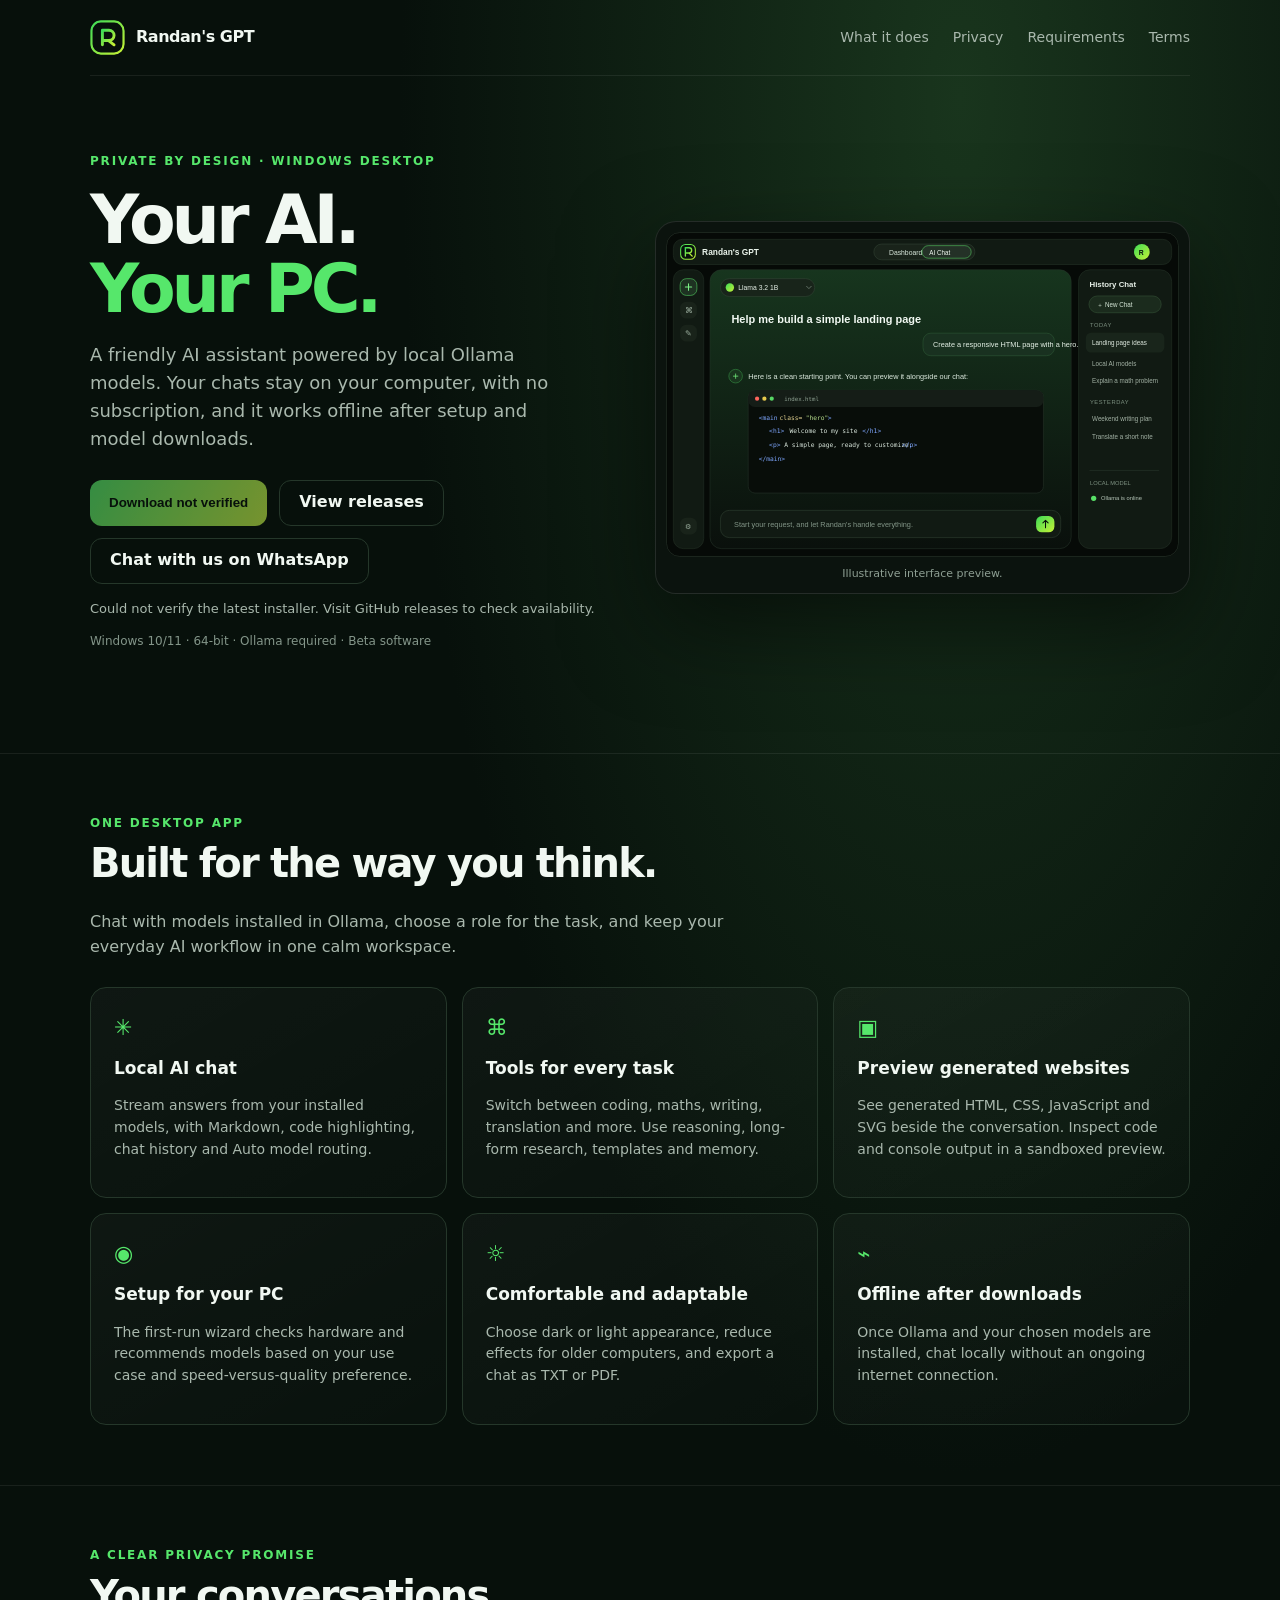
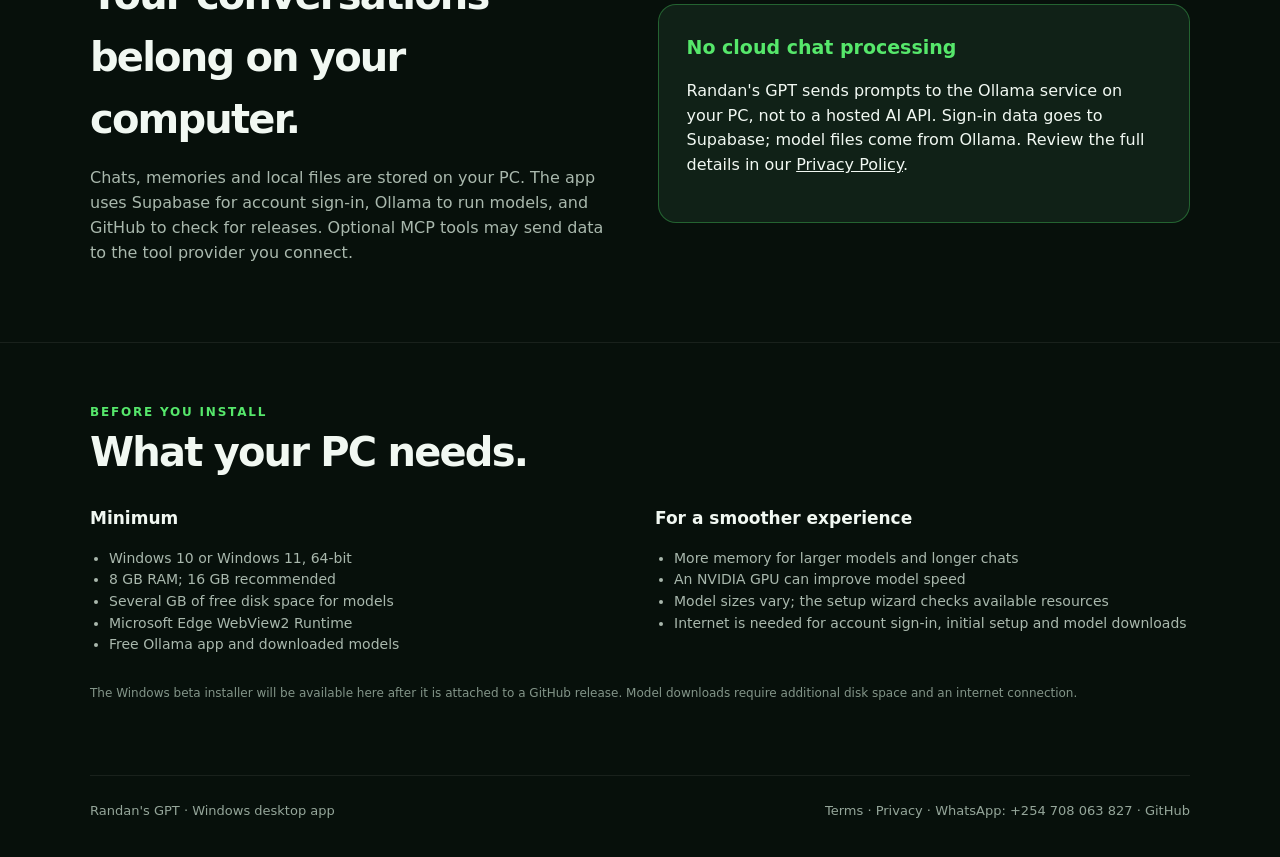
==== docs/index.html @ e3152ab7 "Fix GitHub Pages site source Co-authored-by: Copilot <223556219+Copilot@users.noreply.github.com>" ====
<!doctype html>
<html lang="en">
<head>
  <meta charset="utf-8">
  <meta name="viewport" content="width=device-width, initial-scale=1">
  <meta name="description" content="A private AI assistant for Windows. Run Ollama models locally, keep chats on your PC, and work offline after setup.">
  <meta name="theme-color" content="#07100b">
  <title>Randan's GPT - Your AI, on your PC</title>
  <link rel="icon" href="brand-mark.svg" type="image/svg+xml">
  <style>
    :root { color-scheme: dark; --bg:#07100b; --panel:#101b14; --text:#f1f8f2; --muted:#a9b8ad; --green:#56e76b; --lime:#c8f248; --line:#25372a; font-family:Inter,"Segoe UI",system-ui,sans-serif; }
    * { box-sizing:border-box; }
    body { margin:0; color:var(--text); background:radial-gradient(ellipse at 75% 4%,#19351d 0,transparent 35rem),var(--bg); line-height:1.55; }
    a { color:inherit; }
    .wrap { width:min(1100px,calc(100% - 40px)); margin:auto; }
    header { height:76px; display:flex; align-items:center; justify-content:space-between; border-bottom:1px solid #ffffff12; }
    .brand { display:flex; align-items:center; gap:11px; text-decoration:none; font-weight:750; letter-spacing:-.03em; }
    .brand img { width:35px; height:35px; border-radius:10px; }
    nav { display:flex; gap:24px; color:var(--muted); font-size:14px; }
    nav a { text-decoration:none; } nav a:hover { color:var(--green); }
    .hero { display:grid; grid-template-columns:1fr 1.05fr; gap:55px; align-items:center; padding:76px 0 90px; }
    .eyebrow { color:var(--green); font-size:12px; font-weight:750; letter-spacing:.15em; text-transform:uppercase; }
    h1 { margin:14px 0 18px; font-size:clamp(42px,6vw,68px); line-height:1.02; letter-spacing:-.06em; }
    h1 em { color:var(--green); font-style:normal; }
    .lead { max-width:490px; color:var(--muted); font-size:18px; }
    .buttons { display:flex; flex-wrap:wrap; gap:12px; margin:27px 0 15px; }
    .btn { display:inline-flex; min-height:46px; align-items:center; justify-content:center; padding:0 19px; border:1px solid var(--line); border-radius:12px; text-decoration:none; font-weight:700; }
    .btn.primary { color:#07100b; background:linear-gradient(120deg,var(--green),var(--lime)); border:0; }
    .btn.primary:disabled { cursor:not-allowed; opacity:.58; }
    .btn:not(.primary):hover { border-color:var(--green); }
    .fine { color:#839589; font-size:12px; }
    .download-status { min-height:1.55em; color:#a9b8ad; font-size:13px; }
    .preview { overflow:hidden; padding:10px; border:1px solid #ffffff1b; border-radius:21px; background:#0b130e; box-shadow:0 30px 90px #0008; }
    .preview img { display:block; width:100%; height:auto; border-radius:13px; }
    .caption { padding:8px 4px 1px; color:#8e9f93; font-size:11px; text-align:center; }
    section { padding:60px 0; border-top:1px solid #ffffff12; }
    h2 { margin:0 0 12px; font-size:clamp(29px,4vw,40px); letter-spacing:-.045em; }
    .section-lead { max-width:680px; color:var(--muted); }
    .grid { display:grid; grid-template-columns:repeat(3,1fr); gap:15px; margin-top:27px; }
    .card { padding:23px; border:1px solid var(--line); border-radius:16px; background:linear-gradient(150deg,#ffffff08,#ffffff02); }
    .card .icon { color:var(--green); font-size:22px; }
    h3 { margin:10px 0 7px; font-size:17px; }
    .card p, li { color:var(--muted); font-size:14px; }
    .privacy { display:grid; grid-template-columns:1fr 1fr; gap:35px; align-items:center; }
    .promise { padding:28px; border:1px solid #4be76655; border-radius:18px; background:#102117; }
    .promise b { display:block; margin-bottom:8px; color:var(--green); font-size:19px; }
    ul { padding-left:19px; }
    .requirements { display:grid; grid-template-columns:1fr 1fr; gap:30px; }
    footer { display:flex; flex-wrap:wrap; gap:18px; justify-content:space-between; padding:25px 0 36px; border-top:1px solid #ffffff12; color:#95a69a; font-size:13px; }
    footer a { text-decoration:none; } footer a:hover { color:var(--green); }
    @media(max-width:760px) { .hero,.privacy,.requirements { grid-template-columns:1fr; gap:30px; } .hero { padding:55px 0; } .grid { grid-template-columns:1fr; } nav { gap:13px; font-size:12px; } }
    @media(max-width:410px) { nav a:first-child { display:none; } }
  </style>
</head>
<body>
  <header class="wrap">
    <a class="brand" href="./"><img src="brand-mark.svg" alt=""><span>Randan's GPT</span></a>
    <nav aria-label="Main navigation"><a href="#features">What it does</a><a href="#privacy">Privacy</a><a href="#requirements">Requirements</a><a href="terms.html">Terms</a></nav>
  </header>
  <main>
    <div class="wrap hero">
      <div>
        <div class="eyebrow">Private by design · Windows desktop</div>
        <h1>Your AI.<br><em>Your PC.</em></h1>
        <p class="lead">A friendly AI assistant powered by local Ollama models. Your chats stay on your computer, with no subscription, and it works offline after setup and model downloads.</p>
        <div class="buttons"><button class="btn primary" id="downloadButton" type="button" disabled>Checking for installer…</button><a class="btn" id="releaseLink" href="https://github.com/randankevin004-hub/Randan-s-GPT/releases">View releases</a><a class="btn" href="https://wa.me/254708063827" target="_blank" rel="noopener noreferrer">Chat with us on WhatsApp</a></div>
        <p class="download-status" id="downloadStatus" role="status" aria-live="polite">Checking GitHub for a published Windows installer…</p>
        <p class="fine">Windows 10/11 · 64-bit · Ollama required · Beta software</p>
      </div>
      <div class="preview"><img src="app-preview.svg" alt="Illustrative preview of the Randan's GPT chat window"><div class="caption">Illustrative interface preview.</div></div>
    </div>

    <section id="features">
      <div class="wrap">
        <div class="eyebrow">One desktop app</div><h2>Built for the way you think.</h2>
        <p class="section-lead">Chat with models installed in Ollama, choose a role for the task, and keep your everyday AI workflow in one calm workspace.</p>
        <div class="grid">
          <article class="card"><div class="icon">✳</div><h3>Local AI chat</h3><p>Stream answers from your installed models, with Markdown, code highlighting, chat history and Auto model routing.</p></article>
          <article class="card"><div class="icon">⌘</div><h3>Tools for every task</h3><p>Switch between coding, maths, writing, translation and more. Use reasoning, long-form research, templates and memory.</p></article>
          <article class="card"><div class="icon">▣</div><h3>Preview generated websites</h3><p>See generated HTML, CSS, JavaScript and SVG beside the conversation. Inspect code and console output in a sandboxed preview.</p></article>
          <article class="card"><div class="icon">◉</div><h3>Setup for your PC</h3><p>The first-run wizard checks hardware and recommends models based on your use case and speed-versus-quality preference.</p></article>
          <article class="card"><div class="icon">☼</div><h3>Comfortable and adaptable</h3><p>Choose dark or light appearance, reduce effects for older computers, and export a chat as TXT or PDF.</p></article>
          <article class="card"><div class="icon">⌁</div><h3>Offline after downloads</h3><p>Once Ollama and your chosen models are installed, chat locally without an ongoing internet connection.</p></article>
        </div>
      </div>
    </section>

    <section id="privacy">
      <div class="wrap privacy">
        <div><div class="eyebrow">A clear privacy promise</div><h2>Your conversations belong on your computer.</h2><p class="section-lead">Chats, memories and local files are stored on your PC. The app uses Supabase for account sign-in, Ollama to run models, and GitHub to check for releases. Optional MCP tools may send data to the tool provider you connect.</p></div>
        <div class="promise"><b>No cloud chat processing</b><p>Randan's GPT sends prompts to the Ollama service on your PC, not to a hosted AI API. Sign-in data goes to Supabase; model files come from Ollama. Review the full details in our <a href="privacy.html">Privacy Policy</a>.</p></div>
      </div>
    </section>

    <section id="requirements">
      <div class="wrap">
        <div class="eyebrow">Before you install</div><h2>What your PC needs.</h2>
        <div class="requirements">
          <div><h3>Minimum</h3><ul><li>Windows 10 or Windows 11, 64-bit</li><li>8 GB RAM; 16 GB recommended</li><li>Several GB of free disk space for models</li><li>Microsoft Edge WebView2 Runtime</li><li>Free Ollama app and downloaded models</li></ul></div>
          <div><h3>For a smoother experience</h3><ul><li>More memory for larger models and longer chats</li><li>An NVIDIA GPU can improve model speed</li><li>Model sizes vary; the setup wizard checks available resources</li><li>Internet is needed for account sign-in, initial setup and model downloads</li></ul></div>
        </div>
        <p class="fine">The Windows beta installer will be available here after it is attached to a GitHub release. Model downloads require additional disk space and an internet connection.</p>
      </div>
    </section>
  </main>
  <footer class="wrap"><span>Randan's GPT · Windows desktop app</span><span><a href="terms.html">Terms</a> · <a href="privacy.html">Privacy</a> · <a href="https://wa.me/254708063827" target="_blank" rel="noopener noreferrer">WhatsApp: +254 708 063 827</a> · <a href="https://github.com/randankevin004-hub/Randan-s-GPT">GitHub</a></span></footer>
  <script>
    const repository = "randankevin004-hub/Randan-s-GPT";
    const releaseListUrl = `https://github.com/${repository}/releases`;
    const downloadButton = document.getElementById("downloadButton");
    const downloadStatus = document.getElementById("downloadStatus");
    const releaseLink = document.getElementById("releaseLink");

    async function configureDownload() {
      try {
        const response = await fetch(`https://api.github.com/repos/${repository}/releases?per_page=5`, {
          headers: { Accept: "application/vnd.github+json" }
        });
        if (!response.ok) throw new Error(`GitHub returned ${response.status}`);

        const releases = await response.json();
        const release = releases.find(item => !item.draft);
        const installer = release?.assets?.find(asset => asset.name === "RandansGPT-Setup.exe");
        if (!release || !installer) {
          downloadButton.textContent = "Installer not published yet";
          downloadStatus.textContent = "No public Windows installer is available yet. The download button will activate when one is attached to a GitHub release.";
          return;
        }

        downloadButton.disabled = false;
        downloadButton.textContent = "Download Windows beta";
        downloadButton.addEventListener("click", () => {
          window.location.assign(installer.browser_download_url);
        });
        releaseLink.href = release.html_url;
        const sizeMb = (installer.size / (1024 * 1024)).toFixed(1);
        downloadStatus.textContent = `${release.tag_name} · ${sizeMb} MB · Beta installer is unsigned and may show a Windows SmartScreen warning.`;
      } catch (error) {
        downloadButton.textContent = "Download not verified";
        downloadStatus.textContent = "Could not verify the latest installer. Visit GitHub releases to check availability.";
        console.error("Could not check GitHub releases:", error);
        releaseLink.href = releaseListUrl;
      }
    }

    configureDownload();
  </script>
</body>
</html>
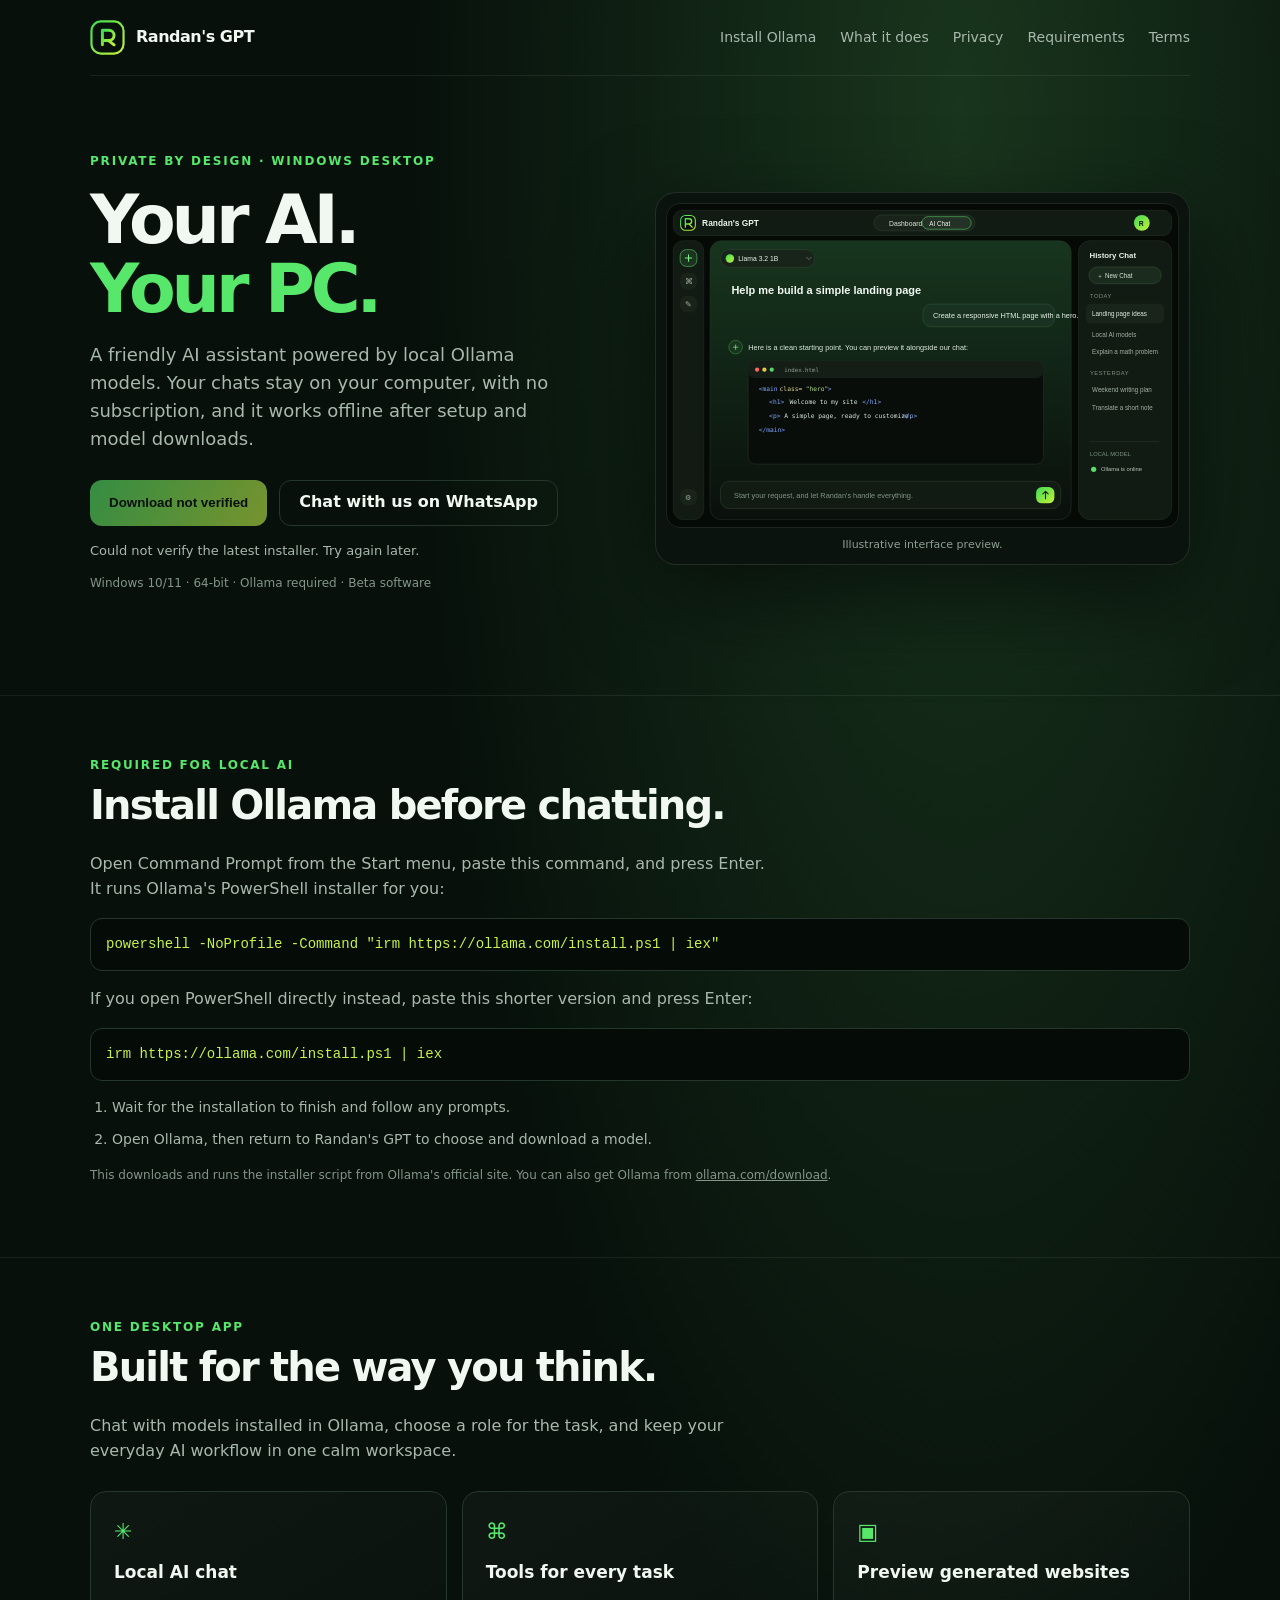
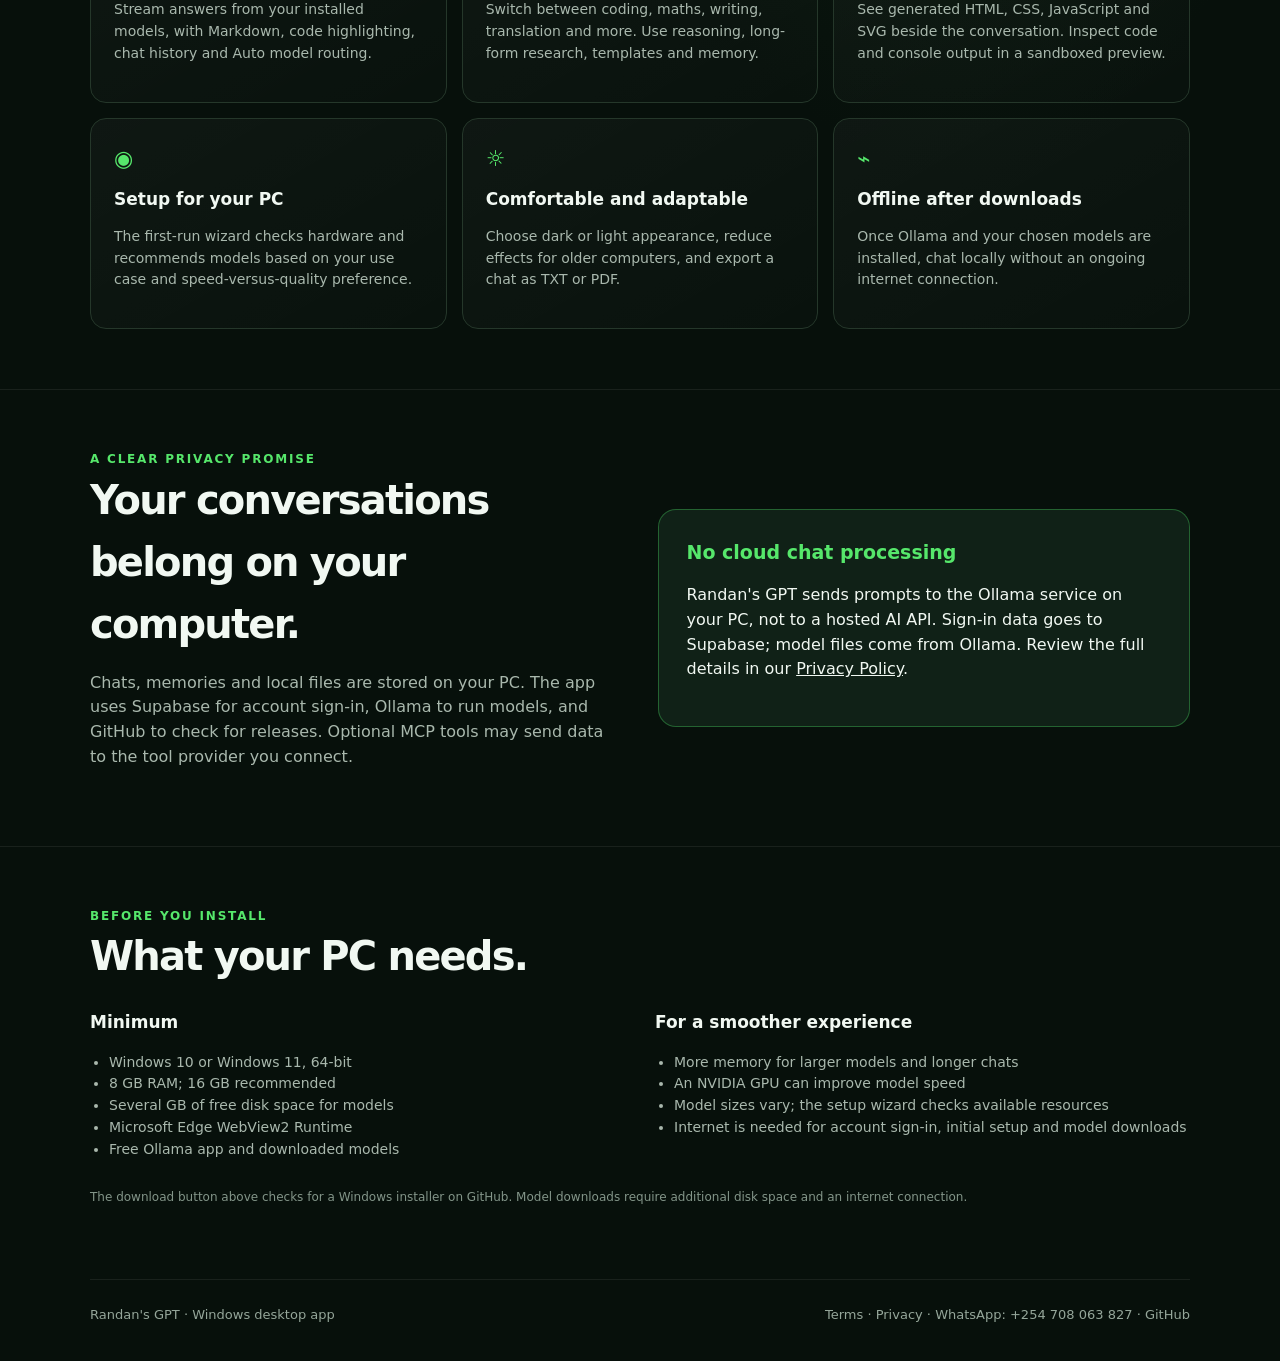
==== commit b0088f8a: "Add Ollama setup instructions to download page Co-authored-by: Copilot <223556219+Copilot@users.nore" ====
--- a/docs/index.html
+++ b/docs/index.html
@@ -30,6 +30,10 @@
     .btn:not(.primary):hover { border-color:var(--green); }
     .fine { color:#839589; font-size:12px; }
     .download-status { min-height:1.55em; color:#a9b8ad; font-size:13px; }
+    .install-steps { padding-left:22px; color:var(--muted); }
+    .install-steps li { margin:10px 0; }
+    .command { overflow-wrap:anywhere; white-space:pre-wrap; margin:12px 0; padding:15px; border:1px solid var(--line); border-radius:12px; background:#050b07; color:var(--lime); }
+    .command code { font:14px/1.5 ui-monospace,Consolas,monospace; }
     .preview { overflow:hidden; padding:10px; border:1px solid #ffffff1b; border-radius:21px; background:#0b130e; box-shadow:0 30px 90px #0008; }
     .preview img { display:block; width:100%; height:auto; border-radius:13px; }
     .caption { padding:8px 4px 1px; color:#8e9f93; font-size:11px; text-align:center; }
@@ -55,7 +59,7 @@
 <body>
   <header class="wrap">
     <a class="brand" href="./"><img src="brand-mark.svg" alt=""><span>Randan's GPT</span></a>
-    <nav aria-label="Main navigation"><a href="#features">What it does</a><a href="#privacy">Privacy</a><a href="#requirements">Requirements</a><a href="terms.html">Terms</a></nav>
+    <nav aria-label="Main navigation"><a href="#ollama-install">Install Ollama</a><a href="#features">What it does</a><a href="#privacy">Privacy</a><a href="#requirements">Requirements</a><a href="terms.html">Terms</a></nav>
   </header>
   <main>
     <div class="wrap hero">
@@ -63,12 +67,28 @@
         <div class="eyebrow">Private by design · Windows desktop</div>
         <h1>Your AI.<br><em>Your PC.</em></h1>
         <p class="lead">A friendly AI assistant powered by local Ollama models. Your chats stay on your computer, with no subscription, and it works offline after setup and model downloads.</p>
-        <div class="buttons"><button class="btn primary" id="downloadButton" type="button" disabled>Checking for installer…</button><a class="btn" id="releaseLink" href="https://github.com/randankevin004-hub/Randan-s-GPT/releases">View releases</a><a class="btn" href="https://wa.me/254708063827" target="_blank" rel="noopener noreferrer">Chat with us on WhatsApp</a></div>
+        <div class="buttons"><button class="btn primary" id="downloadButton" type="button" disabled>Checking for installer…</button><a class="btn" href="https://wa.me/254708063827" target="_blank" rel="noopener noreferrer">Chat with us on WhatsApp</a></div>
         <p class="download-status" id="downloadStatus" role="status" aria-live="polite">Checking GitHub for a published Windows installer…</p>
         <p class="fine">Windows 10/11 · 64-bit · Ollama required · Beta software</p>
       </div>
       <div class="preview"><img src="app-preview.svg" alt="Illustrative preview of the Randan's GPT chat window"><div class="caption">Illustrative interface preview.</div></div>
     </div>
+
+    <section id="ollama-install">
+      <div class="wrap">
+        <div class="eyebrow">Required for local AI</div>
+        <h2>Install Ollama before chatting.</h2>
+        <p class="section-lead">Open Command Prompt from the Start menu, paste this command, and press Enter. It runs Ollama's PowerShell installer for you:</p>
+        <pre class="command"><code>powershell -NoProfile -Command "irm https://ollama.com/install.ps1 | iex"</code></pre>
+        <p class="section-lead">If you open PowerShell directly instead, paste this shorter version and press Enter:</p>
+        <pre class="command"><code>irm https://ollama.com/install.ps1 | iex</code></pre>
+        <ol class="install-steps">
+          <li>Wait for the installation to finish and follow any prompts.</li>
+          <li>Open Ollama, then return to Randan's GPT to choose and download a model.</li>
+        </ol>
+        <p class="fine">This downloads and runs the installer script from Ollama's official site. You can also get Ollama from <a href="https://ollama.com/download" target="_blank" rel="noopener noreferrer">ollama.com/download</a>.</p>
+      </div>
+    </section>
 
     <section id="features">
       <div class="wrap">
@@ -99,17 +119,15 @@
           <div><h3>Minimum</h3><ul><li>Windows 10 or Windows 11, 64-bit</li><li>8 GB RAM; 16 GB recommended</li><li>Several GB of free disk space for models</li><li>Microsoft Edge WebView2 Runtime</li><li>Free Ollama app and downloaded models</li></ul></div>
           <div><h3>For a smoother experience</h3><ul><li>More memory for larger models and longer chats</li><li>An NVIDIA GPU can improve model speed</li><li>Model sizes vary; the setup wizard checks available resources</li><li>Internet is needed for account sign-in, initial setup and model downloads</li></ul></div>
         </div>
-        <p class="fine">The Windows beta installer will be available here after it is attached to a GitHub release. Model downloads require additional disk space and an internet connection.</p>
+        <p class="fine">The download button above checks for a Windows installer on GitHub. Model downloads require additional disk space and an internet connection.</p>
       </div>
     </section>
   </main>
   <footer class="wrap"><span>Randan's GPT · Windows desktop app</span><span><a href="terms.html">Terms</a> · <a href="privacy.html">Privacy</a> · <a href="https://wa.me/254708063827" target="_blank" rel="noopener noreferrer">WhatsApp: +254 708 063 827</a> · <a href="https://github.com/randankevin004-hub/Randan-s-GPT">GitHub</a></span></footer>
   <script>
     const repository = "randankevin004-hub/Randan-s-GPT";
-    const releaseListUrl = `https://github.com/${repository}/releases`;
     const downloadButton = document.getElementById("downloadButton");
     const downloadStatus = document.getElementById("downloadStatus");
-    const releaseLink = document.getElementById("releaseLink");
 
     async function configureDownload() {
       try {
@@ -132,14 +150,12 @@
         downloadButton.addEventListener("click", () => {
           window.location.assign(installer.browser_download_url);
         });
-        releaseLink.href = release.html_url;
         const sizeMb = (installer.size / (1024 * 1024)).toFixed(1);
         downloadStatus.textContent = `${release.tag_name} · ${sizeMb} MB · Beta installer is unsigned and may show a Windows SmartScreen warning.`;
       } catch (error) {
         downloadButton.textContent = "Download not verified";
-        downloadStatus.textContent = "Could not verify the latest installer. Visit GitHub releases to check availability.";
+        downloadStatus.textContent = "Could not verify the latest installer. Try again later.";
         console.error("Could not check GitHub releases:", error);
-        releaseLink.href = releaseListUrl;
       }
     }
 
